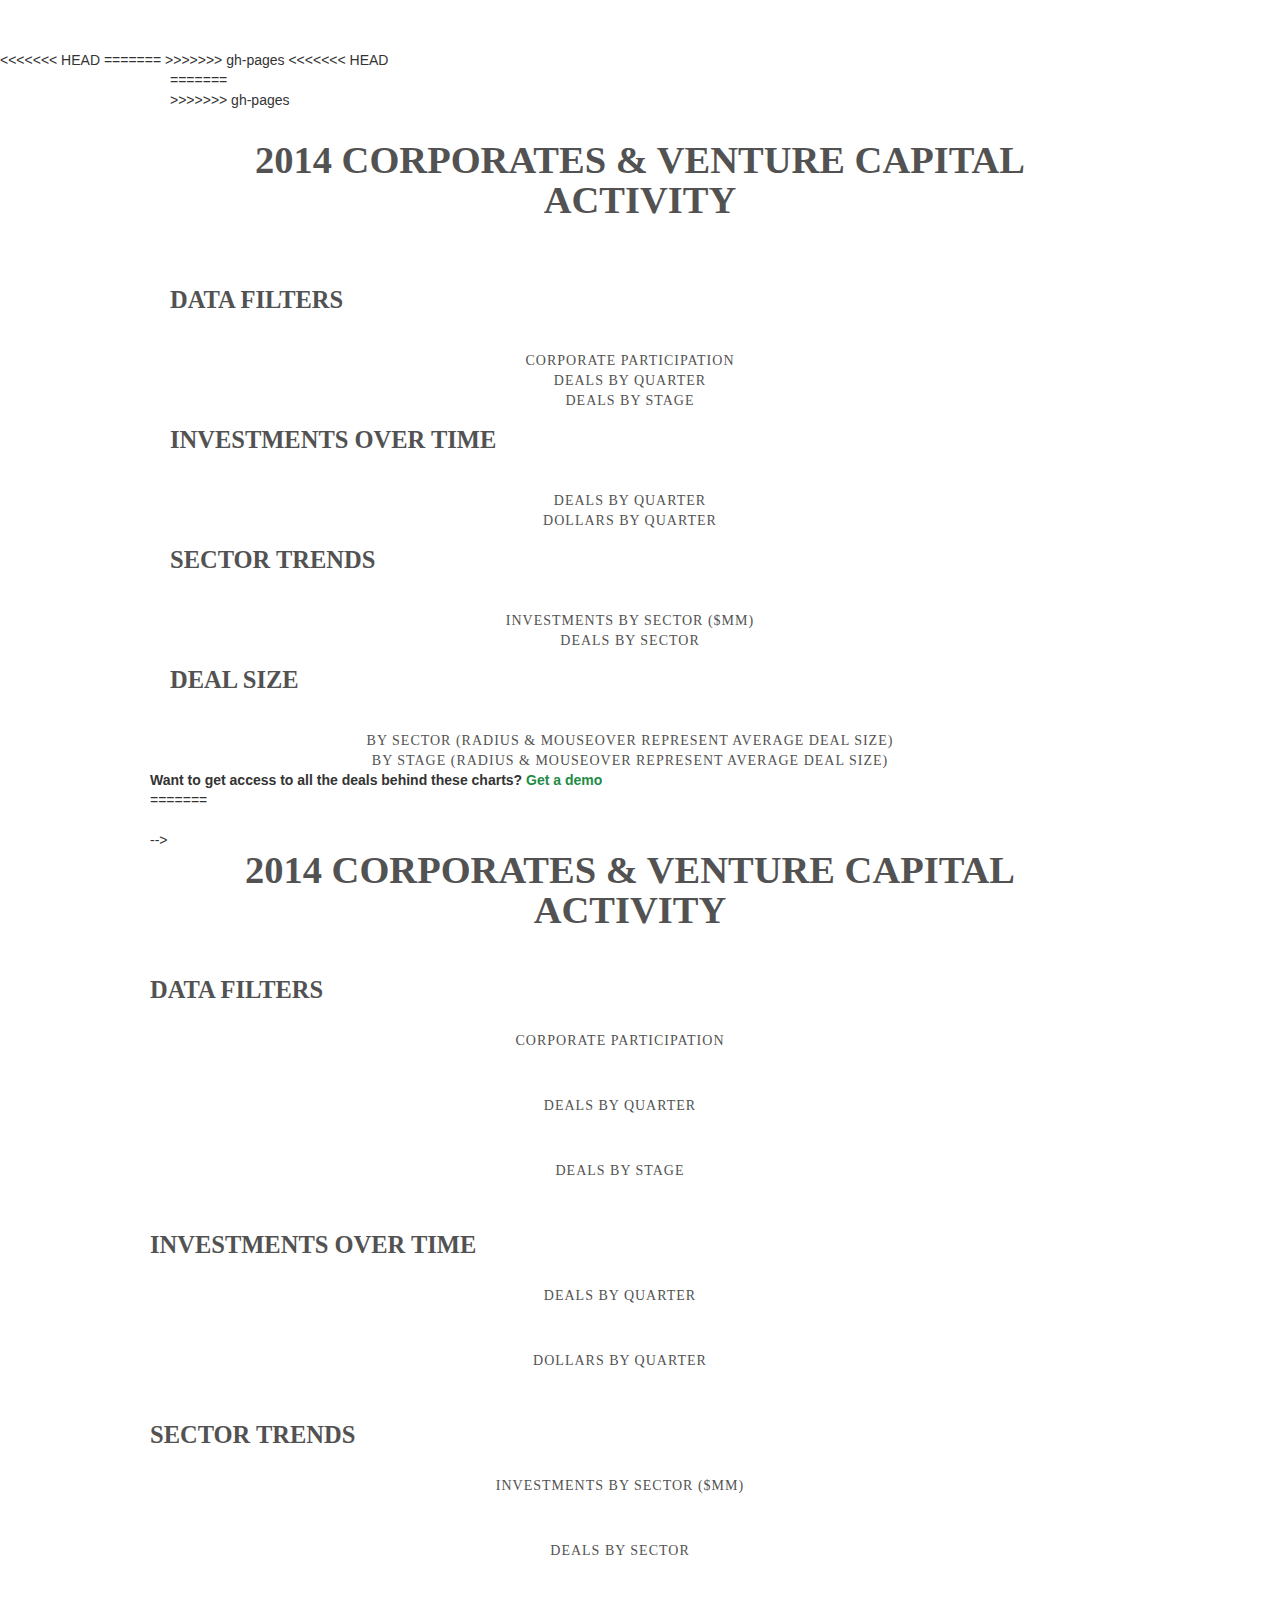
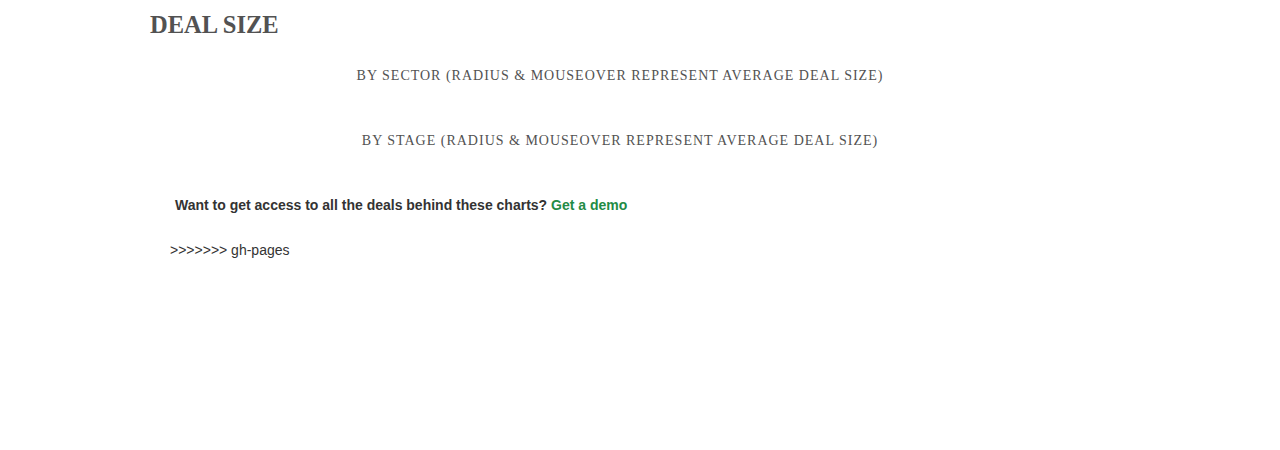
==== index.html @ 8aa89e89 "merged udpates from github pages to master branch" ====
<!DOCTYPE html>
<<<<<<< HEAD
=======
<html>
>>>>>>> gh-pages
<head>
	<meta charset="utf-8"/>
	<title>2014 Corporates & Venture Capital Activity</title>

	<!-- Load CSS -->
	<link rel="stylesheet" type="text/css" href="css/dc.css"/>
	<link rel="stylesheet" type="text/css" href="css/bootstrap.min.css"/>
<<<<<<< HEAD
	<link rel="stylesheet" type="text/css" href="css/main.css"/>
</head>

<body>
	<div class="container" id="cleantech-container">
=======
	<link rel="stylesheet" type="text/css" href="css/styles.css"/>
</head>

<body>
	<div class="container">
>>>>>>> gh-pages

    <!-- Record Counter Widget 
    <div id='dc-data-count' class='right'>
      <span class='filter-count'></span> selected out of <span class='total-count'></span> records
    </div>
<<<<<<< HEAD
  -->

  <br>
  <br>

  <!-- Page title -->
  <h1 class='center'>2014 Corporates & Venture Capital Activity</h1>

  <br>
  <br>

  <!-- Row 1 -->
  <h3>Data Filters</h3>
  <br>

  <div class="row">
  	<div id="corporates" class='padded center'>
  		<span class="chart-title">Corporate participation</span>
      <br>
  		<span class="reset" style="display: none;">Filtered for: <span class="filter"></span></span>
  		<a class='reset' href='javascript:dc.filterAll();dc.redrawAll();' style='display: none;'>reset</a>
  		<div class="clearfix"></div>
  	</div>


  	<div id="quarter-volume" class='padded center'>
  		<span class="chart-title">Deals by quarter</span>
      <br>
  		<span class="reset" style="display: none;">Filtered for: <span class="filter"></span></span>
  		<a class='reset' href='javascript:dc.filterAll();dc.redrawAll();' style='display: none;'>reset</a>
  		<div class="clearfix"></div>
  	</div>

  	<div id="stage" class='padded center'>
  		<span class="chart-title">Deals by stage</span>
      <br>
  		<span class="reset" style="display: none;">Filtered for: <span class="filter"></span> Stage</span>
  		<a class='reset' href='javascript:dc.filterAll();dc.redrawAll();' style='display: none;'>reset</a>
  		<div class="clearfix"></div>
  	</div>
  </div>

  <!-- Row 2 -->
  <h3>Investments over time</h3>
  <br>

  <div class="row">
  	<div id="quarterly-volume" class='padded center'>
  		<span class="chart-title">Deals by quarter</span>
      <br>
  		<span class="reset" style="display: none;">Filtered for: <span class="filter"></span></span>
  		<a class='reset' href='javascript:dc.filterAll();dc.redrawAll();' style='display: none;'>reset</a>
  		<div class="clearfix"></div>
  	</div>

  	<div id="quarterly-dollars" class='padded center'>
  		<span class="chart-title">Dollars by quarter</span>
      <br>
  		<span class="reset" style="display: none;">Filtered for: <span class="filter"></span></span>
  		<a class='reset' href='javascript:dc.filterAll();dc.redrawAll();' style='display: none;'>reset</a>
  		<div class="clearfix"></div>
  	</div>
  </div>

  <!-- Row 3 -->
  <h3>Sector trends</h3>
  <br>
  <div class="row">
  	<div id="sector-dollars" class='padded center'>
  		<span class="chart-title">Investments by sector ($MM)</span>
      <br>
  		<span class="reset" style="display: none;">Filtered for: <span class="filter"></span></span>
  		<a class='reset' href='javascript:dc.filterAll();dc.redrawAll();' style='display: none;'>reset</a>
  		<div class="clearfix"></div>
  	</div> 

  	<div id="sector-deals" class='padded center'>
      <span class="chart-title">Deals by sector</span>
      <br>
  		<span class="reset" style="display: none;">Filtered for: <span class="filter"></span></span>
  		<a class='reset' href='javascript:dc.filterAll();dc.redrawAll();' style='display: none;'>reset</a>
  		<div class="clearfix"></div>
  	</div>
  </div>

  <!-- Row 4 -->
  <h3>Deal size</h3>
  <br>
  <div class="row">
  	<div id="sector-bubble-chart" class='padded center'>
  		<span class="chart-title">By sector (radius & mouseover represent average deal size)</span>
      <br>
  		<span class="reset" style="display: none;">Filtered for: <span class="filter"></span></span>
  		<a class='reset' href='javascript:dc.filterAll();dc.redrawAll();' style='display: none;'>reset</a>

  		<div class="clearfix"></div>
  	</div> 

  	<div id="stage-bubble-chart" class='padded center'>
  		<span class="chart-title">By stage (radius & mouseover represent average deal size)</span>
      <br>
  		<span class="reset" style="display: none;">Filtered for: <span class="filter"></span></span>
  		<a class='reset' href='javascript:dc.filterAll();dc.redrawAll();' style='display: none;'>reset</a>

  		<div class="clearfix"></div>
  	</div>

  	<div class="footer padded">Want to get access to all the deals behind these charts? <a href="http://info.cleantech.com/RequestDemo.html" target="_blank">Get a demo</a></div>

  	<!-- Load vendor libraries -->
  	<script type="text/javascript" src="js/jquery-2.1.3.js"></script>
  	<script type="text/javascript" src="js/d3.js"></script>
  	<script type="text/javascript" src="js/d3.tip.js"></script>
  	<script type="text/javascript" src="js/crossfilter.js"></script>
  	<script type="text/javascript" src="js/dc.js"></script>
  	<script type="text/javascript" src="js/bootstrap.min.js"></script>
  	<!-- Load visualizations -->
  	<script type="text/javascript" src="js/visualizations.js"></script>

  </body>
=======
    <br>
    <br>-->

    <!-- Page title -->
    <h1 class='no-pad no-margin center'>2014 Corporates & Venture Capital Activity</h1>

    <br>
    <br>

    <!-- Row 1 -->
    <h3 class='no-pad no-margin'>Data Filters</h3>
    <br>

    <div class="row">
      <div id="corporates" class='extra-pad center'>
        <span class="chart-title">Corporate participation</span>
        <br>
        <span class='reset-hidden' style="visibility: hidden;">Filtered for: <span class="filter"></span></span>
        <a class='reset' href='javascript:dc.filterAll();dc.redrawAll();' style='display: none;'>reset</a>
        <div class="clearfix"></div>
      </div>


      <div id="quarter-volume" class='extra-pad center'>
        <span class="chart-title">Deals by quarter</span>
        <br>
        <span class='reset-hidden' style="visibility: hidden;">Filtered for: <span class="filter"></span></span>
        <a class='reset' href='javascript:dc.filterAll();dc.redrawAll();' style='display: none;'>reset</a>
        <div class="clearfix"></div>
      </div>

      <div id="stage" class='extra-pad center'>
        <span class="chart-title">Deals by stage</span>
        <br>
        <span class='reset-hidden' style="visibility: hidden;">Filtered for: <span class="filter"></span></span>
        <a class='reset' href='javascript:dc.filterAll();dc.redrawAll();' style='display: none;'>reset</a>
        <div class="clearfix"></div>
      </div>
    </div>

    <!-- Row 2 -->
    <h3 class='no-pad no-margin'>Investments over time</h3>
    <br>

    <div class="row">
      <div id="quarterly-volume" class='extra-pad center'>
        <span class="chart-title">Deals by quarter</span>
        <br>
        <span class='reset-hidden' style="visibility: hidden;">Filtered for: <span class="filter"></span></span>
        <a class='reset' href='javascript:dc.filterAll();dc.redrawAll();' style='display: none;'>reset</a>
        <div class="clearfix"></div>
      </div>

      <div id="quarterly-dollars" class='extra-pad center'>
        <span class="chart-title">Dollars by quarter</span>
        <br>
        <span class='reset-hidden' style="visibility: hidden;">Filtered for: <span class="filter"></span></span>
        <a class='reset' href='javascript:dc.filterAll();dc.redrawAll();' style='display: none;'>reset</a>
        <div class="clearfix"></div>
      </div>
    </div>

    <!-- Row 3 -->
    <h3 class='no-pad no-margin'>Sector trends</h3>
    <br>
    <div class="row">
      <div id="sector-dollars" class='extra-pad center'>
        <span class="chart-title">Investments by sector ($MM)</span>
        <br>
        <span class='reset-hidden' style="visibility: hidden;">Filtered for: <span class="filter"></span></span>
        <a class='reset' href='javascript:dc.filterAll();dc.redrawAll();' style='display: none;'>reset</a>
        <div class="clearfix"></div>
      </div> 

      <div id="sector-deals" class='extra-pad center'>
        <span class="chart-title">Deals by sector</span>
        <br>
        <span class='reset-hidden' style="visibility: hidden;">Filtered for: <span class="filter"></span></span>
        <a class='reset' href='javascript:dc.filterAll();dc.redrawAll();' style='display: none;'>reset</a>
        <div class="clearfix"></div>
      </div>
    </div>

    <!-- Row 4 -->
    <h3 class='no-pad no-margin'>Deal size</h3>
    <br>
    <div class="row">
      <div id="sector-bubble-chart" class='extra-pad center'>
        <span class="chart-title">By sector (radius & mouseover represent average deal size)</span>
        <br>
        <span class='reset-hidden' style="visibility: hidden;">Filtered for: <span class="filter"></span></span>
        <a class='reset' href='javascript:dc.filterAll();dc.redrawAll();' style='display: none;'>reset</a>
        <div class="clearfix"></div>
      </div> 

      <div id="stage-bubble-chart" class='extra-pad center'>
        <span class="chart-title">By stage (radius & mouseover represent average deal size)</span>
        <br>
        <span class='reset-hidden' style="visibility: hidden;">Filtered for: <span class="filter"></span></span>
        <a class='reset' href='javascript:dc.filterAll();dc.redrawAll();' style='display: none;'>reset</a>
        <div class="clearfix"></div>
      </div>
    </div>

    <div class="footer extra-pad">Want to get access to all the deals behind these charts? <a href="http://info.cleantech.com/RequestDemo.html" target="_blank">Get a demo</a></div>

    <!-- Load vendor libraries -->
    <script type="text/javascript" src="js/jquery-2.1.3.js"></script>
    <script type="text/javascript" src="js/d3.js"></script>
    <script type="text/javascript" src="js/d3.tip.js"></script>
    <script type="text/javascript" src="js/crossfilter.js"></script>
    <script type="text/javascript" src="js/dc.js"></script>
    <script type="text/javascript" src="js/bootstrap.min.js"></script>
    <!-- Load visualizations -->
    <script type="text/javascript" src="js/visualizations.js"></script>
  </div>
</body>
</html>
>>>>>>> gh-pages
---- css/dc.css ----
div.dc-chart {
    float: left;
}

.dc-chart rect.bar {
    stroke: none;
    cursor: pointer;
}

.dc-chart rect.bar:hover {
    fill-opacity: .5;
}

.dc-chart rect.stack1 {
    stroke: none;
    fill: red;
}

.dc-chart rect.stack2 {
    stroke: none;
    fill: green;
}

.dc-chart rect.deselected {
    stroke: none;
    fill: #ccc;
}

.dc-chart .empty-chart .pie-slice path {
    fill: #FFEEEE;
    cursor: default;
}

.dc-chart .empty-chart .pie-slice {
    cursor: default;
}

.dc-chart .pie-slice {
    fill: white;
    font-size: 12px;
    cursor: pointer;
}

.dc-chart .pie-slice.external{
    fill: black;
}

.dc-chart .pie-slice :hover {
    fill-opacity: .8;
}

.dc-chart .pie-slice.highlight {
    fill-opacity: .8;
}

.dc-chart .selected path {
    stroke-width: 3;
    stroke: #ccc;
    fill-opacity: 1;
}

.dc-chart .deselected path {
    stroke: none;
    fill-opacity: .5;
    fill: #ccc;
}

.dc-chart .axis path, .axis line {
    fill: none;
    stroke: #000;
    shape-rendering: crispEdges;
}

.dc-chart .axis text {
    font: 10px sans-serif;
}

.dc-chart .grid-line {
    fill: none;
    stroke: #ccc;
    opacity: .5;
    shape-rendering: crispEdges;
}

.dc-chart .grid-line line {
    fill: none;
    stroke: #ccc;
    opacity: .5;
    shape-rendering: crispEdges;
}

.dc-chart .brush rect.background {
    z-index: -999;
}

.dc-chart .brush rect.extent {
    fill: steelblue;
    fill-opacity: .125;
}

.dc-chart .brush .resize path {
    fill: #eee;
    stroke: #666;
}

.dc-chart path.line {
    fill: none;
    stroke-width: 1.5px;
}

.dc-chart circle.dot {
    stroke: none;
}

.dc-chart g.dc-tooltip path {
    fill: none;
    stroke: grey;
    stroke-opacity: .8;
}

.dc-chart path.area {
    fill-opacity: .3;
    stroke: none;
}

.dc-chart .node {
    font-size: 0.7em;
    cursor: pointer;
}

.dc-chart .node :hover {
    fill-opacity: .8;
}

.dc-chart .selected circle {
    stroke-width: 3;
    stroke: #ccc;
    fill-opacity: 1;
}

.dc-chart .deselected circle {
    stroke: none;
    fill-opacity: .5;
    fill: #ccc;
}

.dc-chart .bubble {
    stroke: none;
    fill-opacity: 0.6;
}

.dc-data-count {
    float: right;
    margin-top: 15px;
    margin-right: 15px;
}

.dc-data-count .filter-count {
    color: #3182bd;
    font-weight: bold;
}

.dc-data-count .total-count {
    color: #3182bd;
    font-weight: bold;
}

.dc-data-table {
}

.dc-chart g.state {
    cursor: pointer;
}

.dc-chart g.state :hover {
    fill-opacity: .8;
}

.dc-chart g.state path {
    stroke: white;
}

.dc-chart g.selected path {
}

.dc-chart g.deselected path {
    fill: grey;
}

.dc-chart g.selected text {
}

.dc-chart g.deselected text {
    display: none;
}

.dc-chart g.county path {
    stroke: white;
    fill: none;
}

.dc-chart g.debug rect {
    fill: blue;
    fill-opacity: .2;
}

.dc-chart g.row rect {
    fill-opacity: 0.8;
    cursor: pointer;
}

.dc-chart g.row rect:hover {
    fill-opacity: 0.6;
}

.dc-chart g.row text {
    fill: white;
    font-size: 12px;
    cursor: pointer;
}

.dc-legend {
    font-size: 11px;
}

.dc-legend-item {
    cursor: pointer;
}

.dc-chart g.axis text {
    /* Makes it so the user can't accidentally click and select text that is meant as a label only */
    -webkit-user-select: none; /* Chrome/Safari */
    -moz-user-select: none; /* Firefox */
    -ms-user-select: none; /* IE10 */
    -o-user-select: none;
    user-select: none;
    pointer-events: none;
}

.dc-chart path.highlight {
    stroke-width: 3;
    fill-opacity: 1;
    stroke-opacity: 1;
}

.dc-chart .highlight {
    fill-opacity: 1;
    stroke-opacity: 1;
}

.dc-chart .fadeout {
    fill-opacity: 0.2;
    stroke-opacity: 0.2;
}

.dc-chart path.dc-symbol, g.dc-legend-item.fadeout {
    fill-opacity: 0.5;
    stroke-opacity: 0.5;
}

.dc-hard .number-display {
    float: none;
}

.dc-chart .box text {
    font: 10px sans-serif;
    -webkit-user-select: none; /* Chrome/Safari */
    -moz-user-select: none; /* Firefox */
    -ms-user-select: none; /* IE10 */
    -o-user-select: none;
    user-select: none;
    pointer-events: none;
}

.dc-chart .box line,
.dc-chart .box circle {
    fill: #fff;
    stroke: #000;
    stroke-width: 1.5px;
}

.dc-chart .box rect {
    stroke: #000;
    stroke-width: 1.5px;
}

.dc-chart .box .center {
    stroke-dasharray: 3,3;
}

.dc-chart .box .outlier {
    fill: none;
    stroke: #ccc;
}

.dc-chart .box.deselected .box {
    fill: #ccc;
}

.dc-chart .box.deselected {
    opacity: .5;
}

.dc-chart .symbol{
    stroke: none;
}

.dc-chart .heatmap .box-group.deselected rect {
    stroke: none;
    fill-opacity: .5;
    fill: #ccc;
}

.dc-chart .heatmap g.axis text {
    pointer-events: all;
    cursor: pointer;
}
---- css/styles.css ----
/*
* CSS Theme for i3 Cleantech Investments Data Visualizations
* Author: Shannon Tsaltas
* Date: March, 2015
* Version: 1.0
*/

/* Green color scheme
* #a6d96a
* #66bd63
* #D9EDF7
* #ccece6
* #e6f5d0
* #b8e186
* #7fbc41
* #99d8c9
* #41ae76
* #238b45
* #78c679
* #41ab5d
* #4eb953
*/

/* Main styles */
body {
  min-height: 2000px;
  padding-top: 50px;
}

.extra-pad {
  padding-left: 25px;
  padding-right: 25px;
  padding-bottom: 25px;
}

.no-pad {
  padding: 0px;
}

.no-margin {
  margin: 0px;
}

.center {
    text-align: center;
}

.right {
  float: right !important;
}

.footer {
  font-weight: bold;
}

/* unvisited link */
a:link {
    color: #238b45;
}

/* visited link */
a:visited {
    color: #238b45;
}

/* mouse over link */
a:hover {
    color: #41ab5d;
}

/* selected link */
a:active {
    color: #41ab5d;
}

/* Heading styles */
h1 {
  font-family: 'Lato', futura, georgia;
  text-transform: Uppercase;
  color: #525252;
  text-align: center !important;
}

h3 {
  font-family: 'Lato', futura, georgia;
  text-transform: Uppercase;
  color: #525252;
}

/* Chart styles */
.chart-title {
  font-family: 'Lato', futura, georgia;
  letter-spacing: 1px;
  line-height: 15px;
  text-transform: Uppercase;
  text-align: center;
  color: #525252;
}

.dc-chart g.row text {
  font: "Helvetica Neue";
  fill: #525252;
}

#stage-bubble-chart .node text{
  opacity: 1;
}

/* Data count widget */
#dc-data-count {
  font-family: 'Lato', futura, georgia;
}

/* Tooltip styles */
.d3-tip {
  line-height: 1;
  font-weight: bold;
  padding: 12px;
  background: rgba(0, 0, 0, 0.8);
  color: #fff;
  border-radius: 8px;
}

/* Creates a small triangle extender for the tooltip */
.d3-tip:after {
  box-sizing: border-box;
  display: inline;
  font-size: 10px;
  width: 100%;
  line-height: 1;
  color: rgba(0, 0, 0, 0.8);
  fent: "\25BC";
  position: absolute;
  text-align: center;
}

/* Style northward tooltips differently */
.d3-tip.n:after {
  margin: -1px 0 0 0;
  top: 100%;
  left: 0;
}
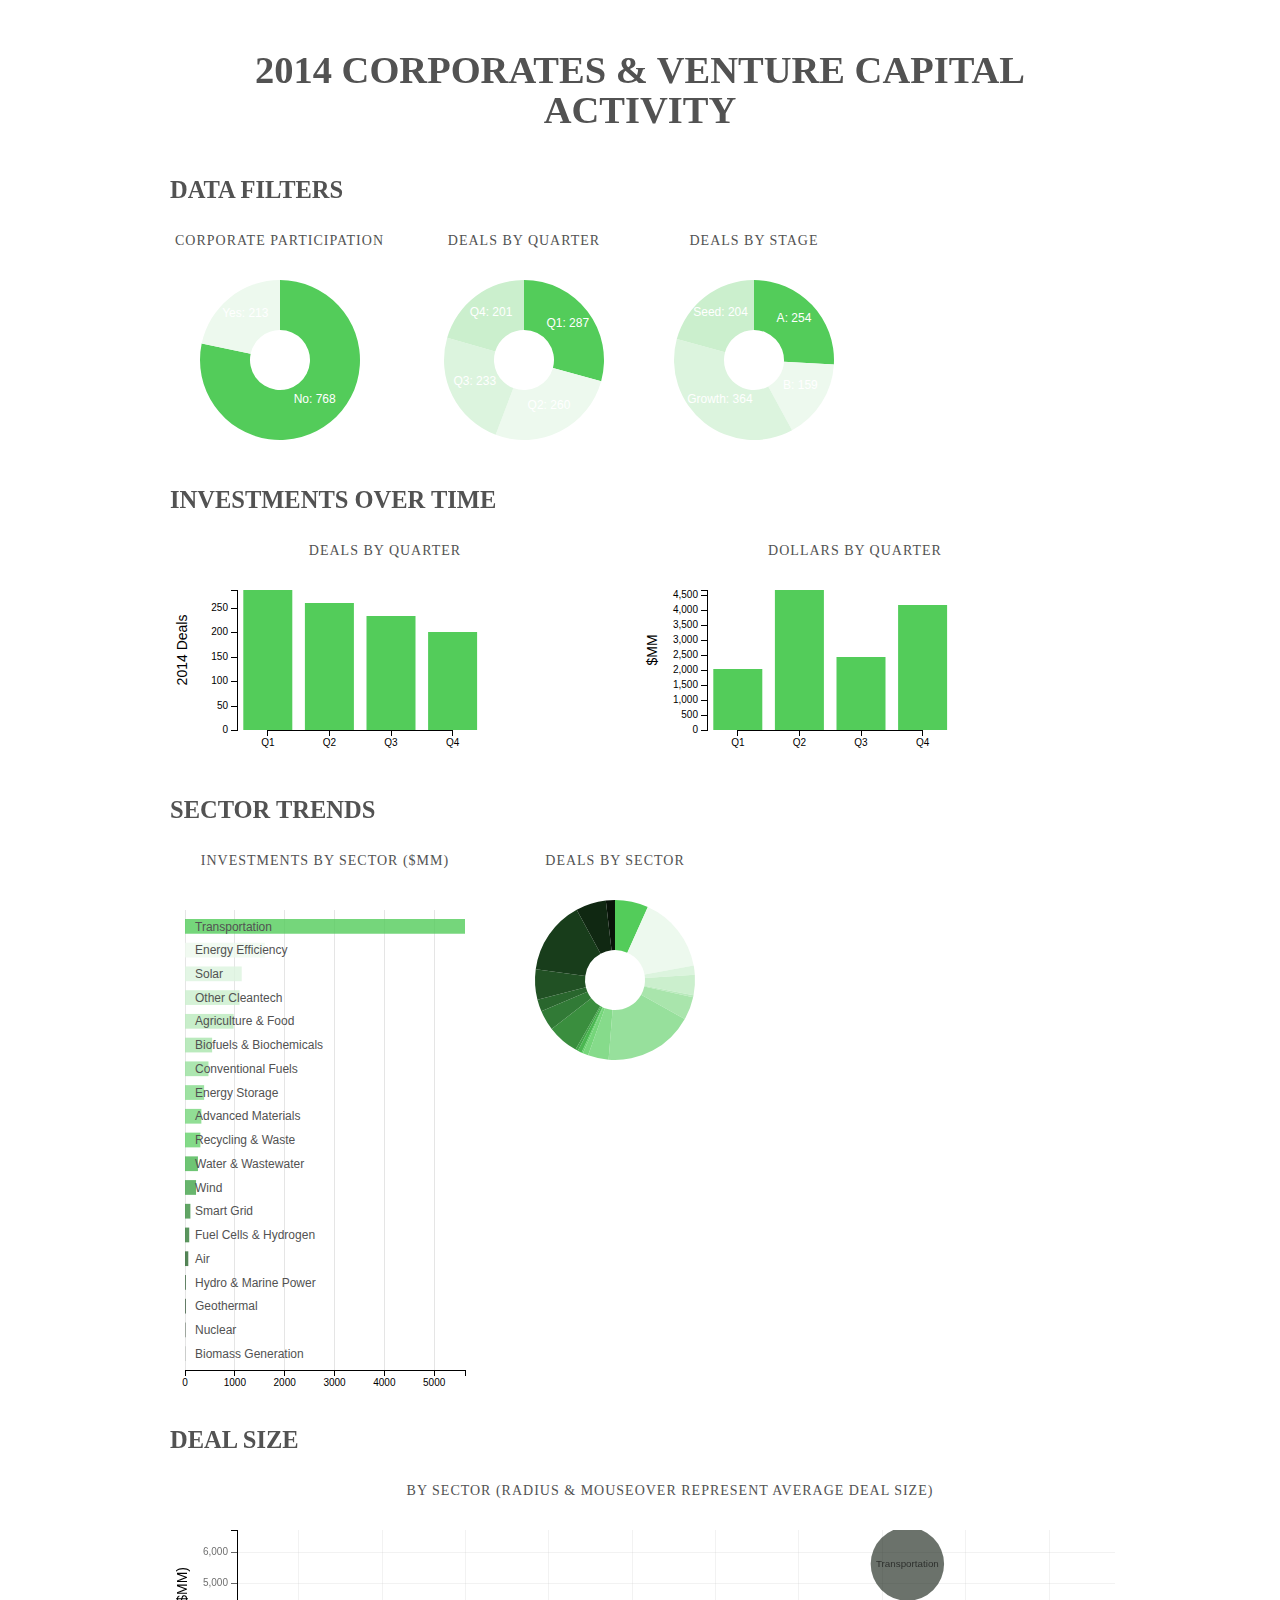
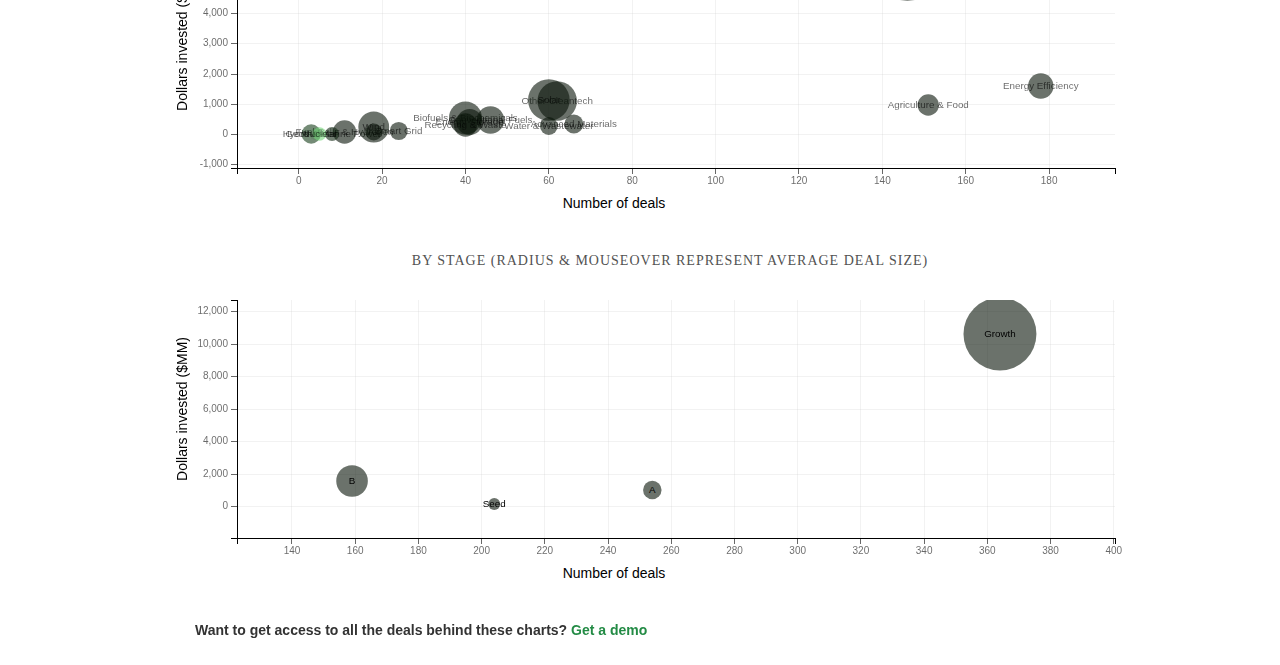
==== commit 68d68845: "updated master branch with latest version from gh-pages branch" ====
--- a/index.html
+++ b/index.html
@@ -1,8 +1,5 @@
 <!DOCTYPE html>
-<<<<<<< HEAD
-=======
 <html>
->>>>>>> gh-pages
 <head>
 	<meta charset="utf-8"/>
 	<title>2014 Corporates & Venture Capital Activity</title>
@@ -10,146 +7,16 @@
 	<!-- Load CSS -->
 	<link rel="stylesheet" type="text/css" href="css/dc.css"/>
 	<link rel="stylesheet" type="text/css" href="css/bootstrap.min.css"/>
-<<<<<<< HEAD
-	<link rel="stylesheet" type="text/css" href="css/main.css"/>
-</head>
-
-<body>
-	<div class="container" id="cleantech-container">
-=======
 	<link rel="stylesheet" type="text/css" href="css/styles.css"/>
 </head>
 
 <body>
 	<div class="container">
->>>>>>> gh-pages
 
     <!-- Record Counter Widget 
     <div id='dc-data-count' class='right'>
       <span class='filter-count'></span> selected out of <span class='total-count'></span> records
     </div>
-<<<<<<< HEAD
-  -->
-
-  <br>
-  <br>
-
-  <!-- Page title -->
-  <h1 class='center'>2014 Corporates & Venture Capital Activity</h1>
-
-  <br>
-  <br>
-
-  <!-- Row 1 -->
-  <h3>Data Filters</h3>
-  <br>
-
-  <div class="row">
-  	<div id="corporates" class='padded center'>
-  		<span class="chart-title">Corporate participation</span>
-      <br>
-  		<span class="reset" style="display: none;">Filtered for: <span class="filter"></span></span>
-  		<a class='reset' href='javascript:dc.filterAll();dc.redrawAll();' style='display: none;'>reset</a>
-  		<div class="clearfix"></div>
-  	</div>
-
-
-  	<div id="quarter-volume" class='padded center'>
-  		<span class="chart-title">Deals by quarter</span>
-      <br>
-  		<span class="reset" style="display: none;">Filtered for: <span class="filter"></span></span>
-  		<a class='reset' href='javascript:dc.filterAll();dc.redrawAll();' style='display: none;'>reset</a>
-  		<div class="clearfix"></div>
-  	</div>
-
-  	<div id="stage" class='padded center'>
-  		<span class="chart-title">Deals by stage</span>
-      <br>
-  		<span class="reset" style="display: none;">Filtered for: <span class="filter"></span> Stage</span>
-  		<a class='reset' href='javascript:dc.filterAll();dc.redrawAll();' style='display: none;'>reset</a>
-  		<div class="clearfix"></div>
-  	</div>
-  </div>
-
-  <!-- Row 2 -->
-  <h3>Investments over time</h3>
-  <br>
-
-  <div class="row">
-  	<div id="quarterly-volume" class='padded center'>
-  		<span class="chart-title">Deals by quarter</span>
-      <br>
-  		<span class="reset" style="display: none;">Filtered for: <span class="filter"></span></span>
-  		<a class='reset' href='javascript:dc.filterAll();dc.redrawAll();' style='display: none;'>reset</a>
-  		<div class="clearfix"></div>
-  	</div>
-
-  	<div id="quarterly-dollars" class='padded center'>
-  		<span class="chart-title">Dollars by quarter</span>
-      <br>
-  		<span class="reset" style="display: none;">Filtered for: <span class="filter"></span></span>
-  		<a class='reset' href='javascript:dc.filterAll();dc.redrawAll();' style='display: none;'>reset</a>
-  		<div class="clearfix"></div>
-  	</div>
-  </div>
-
-  <!-- Row 3 -->
-  <h3>Sector trends</h3>
-  <br>
-  <div class="row">
-  	<div id="sector-dollars" class='padded center'>
-  		<span class="chart-title">Investments by sector ($MM)</span>
-      <br>
-  		<span class="reset" style="display: none;">Filtered for: <span class="filter"></span></span>
-  		<a class='reset' href='javascript:dc.filterAll();dc.redrawAll();' style='display: none;'>reset</a>
-  		<div class="clearfix"></div>
-  	</div> 
-
-  	<div id="sector-deals" class='padded center'>
-      <span class="chart-title">Deals by sector</span>
-      <br>
-  		<span class="reset" style="display: none;">Filtered for: <span class="filter"></span></span>
-  		<a class='reset' href='javascript:dc.filterAll();dc.redrawAll();' style='display: none;'>reset</a>
-  		<div class="clearfix"></div>
-  	</div>
-  </div>
-
-  <!-- Row 4 -->
-  <h3>Deal size</h3>
-  <br>
-  <div class="row">
-  	<div id="sector-bubble-chart" class='padded center'>
-  		<span class="chart-title">By sector (radius & mouseover represent average deal size)</span>
-      <br>
-  		<span class="reset" style="display: none;">Filtered for: <span class="filter"></span></span>
-  		<a class='reset' href='javascript:dc.filterAll();dc.redrawAll();' style='display: none;'>reset</a>
-
-  		<div class="clearfix"></div>
-  	</div> 
-
-  	<div id="stage-bubble-chart" class='padded center'>
-  		<span class="chart-title">By stage (radius & mouseover represent average deal size)</span>
-      <br>
-  		<span class="reset" style="display: none;">Filtered for: <span class="filter"></span></span>
-  		<a class='reset' href='javascript:dc.filterAll();dc.redrawAll();' style='display: none;'>reset</a>
-
-  		<div class="clearfix"></div>
-  	</div>
-
-  	<div class="footer padded">Want to get access to all the deals behind these charts? <a href="http://info.cleantech.com/RequestDemo.html" target="_blank">Get a demo</a></div>
-
-  	<!-- Load vendor libraries -->
-  	<script type="text/javascript" src="js/jquery-2.1.3.js"></script>
-  	<script type="text/javascript" src="js/d3.js"></script>
-  	<script type="text/javascript" src="js/d3.tip.js"></script>
-  	<script type="text/javascript" src="js/crossfilter.js"></script>
-  	<script type="text/javascript" src="js/dc.js"></script>
-  	<script type="text/javascript" src="js/bootstrap.min.js"></script>
-  	<!-- Load visualizations -->
-  	<script type="text/javascript" src="js/visualizations.js"></script>
-
-  </body>
-=======
     <br>
     <br>-->
 
@@ -267,5 +134,4 @@
     <script type="text/javascript" src="js/visualizations.js"></script>
   </div>
 </body>
-</html>
->>>>>>> gh-pages
+</html>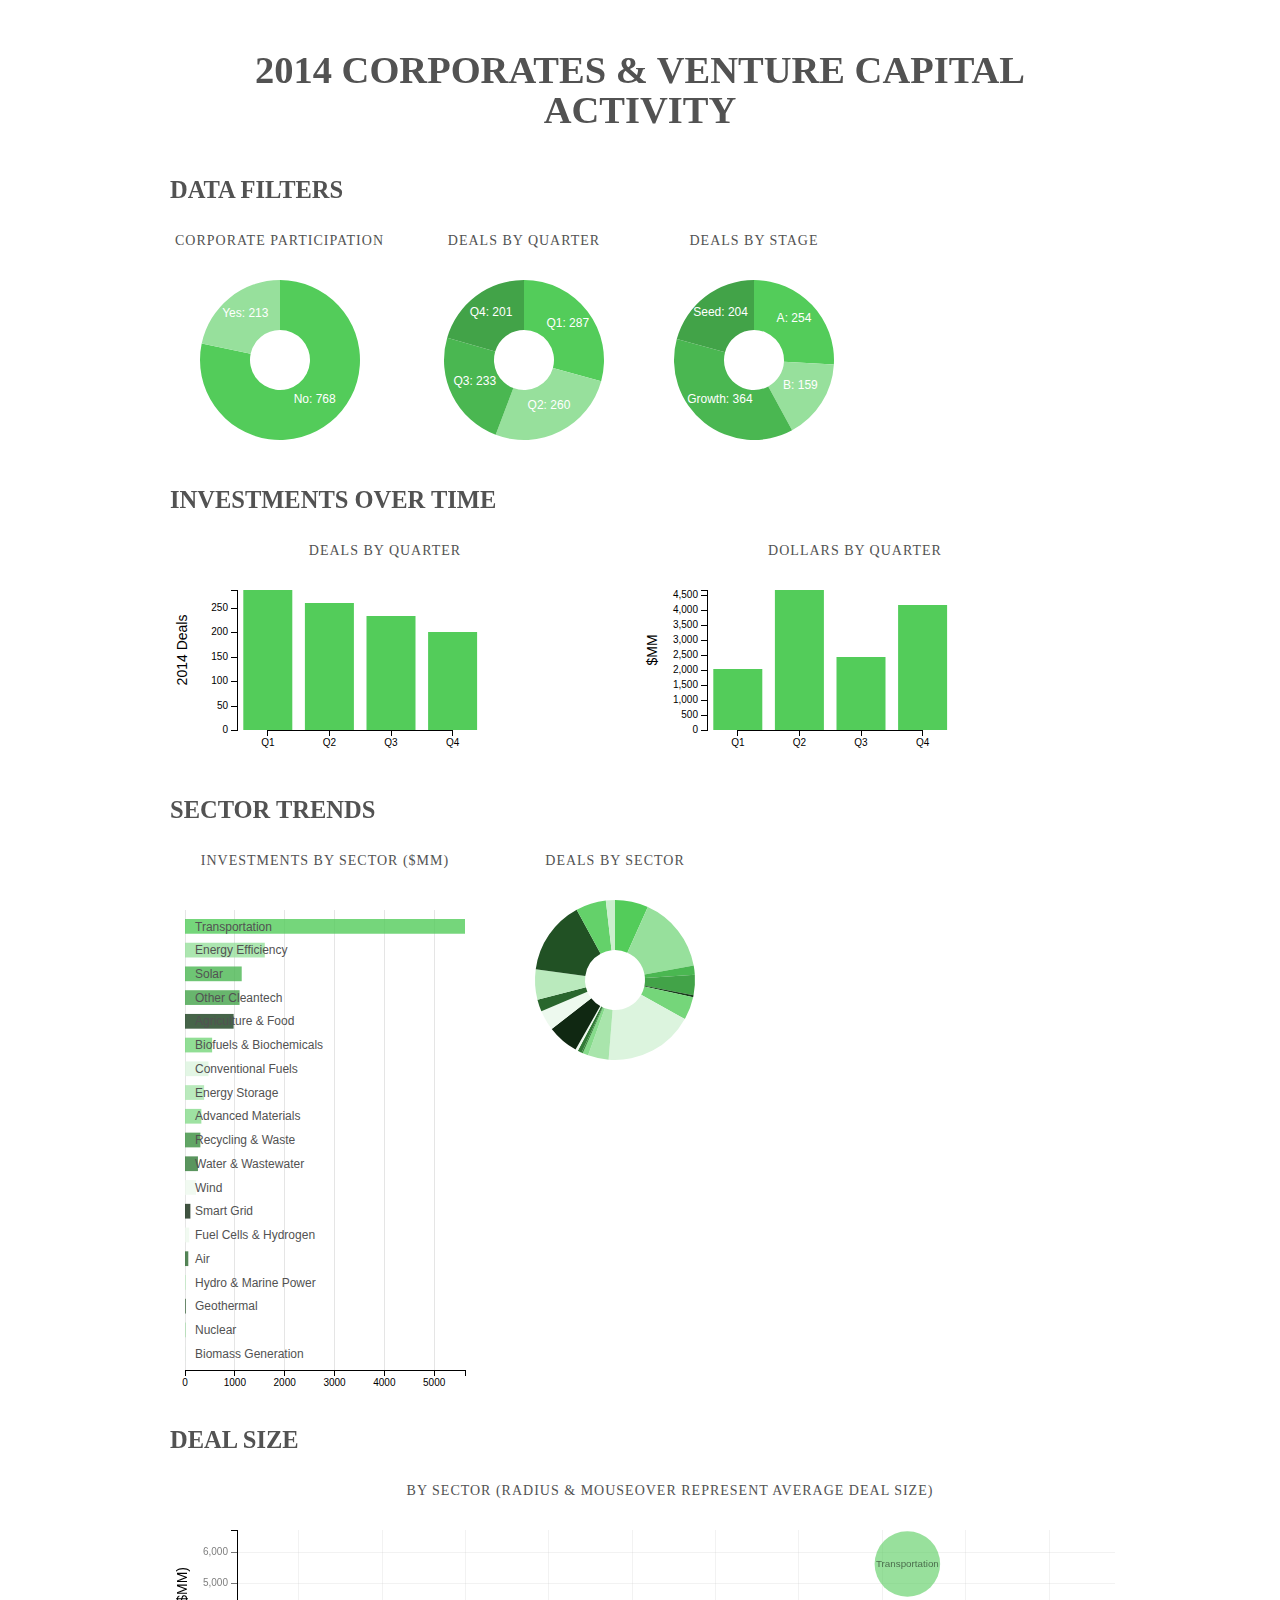
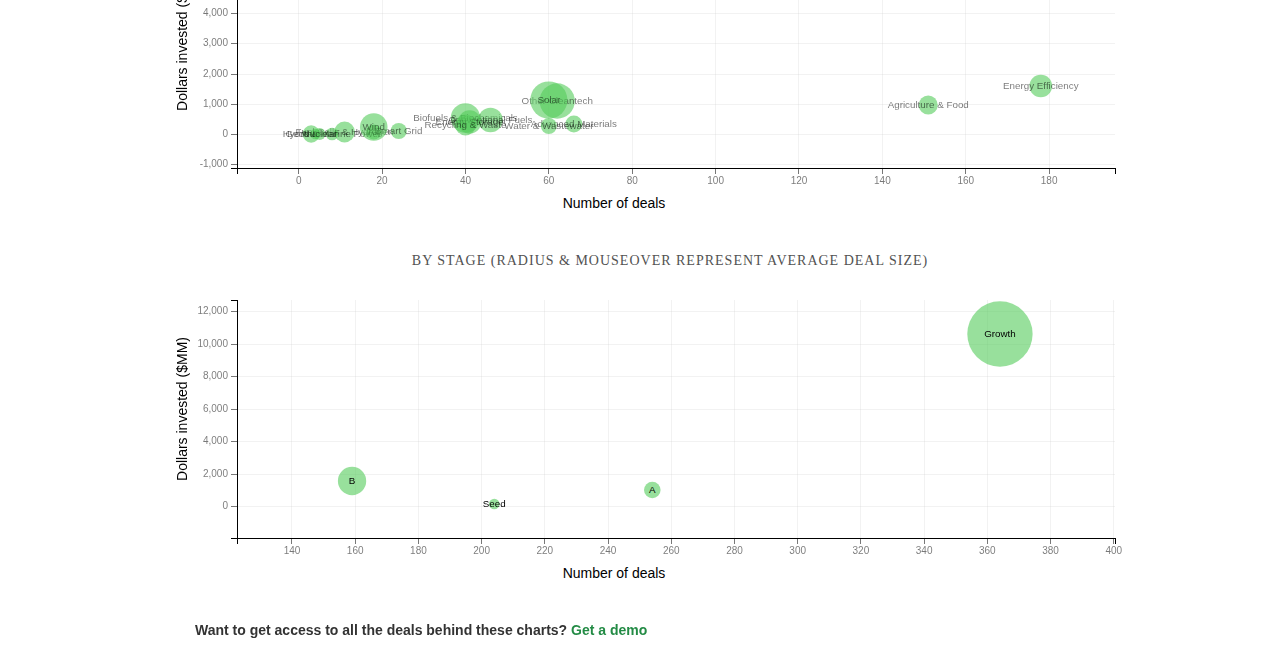
==== commit 2f816bfc: "updated libraries and renamed to include version numbers" ====
--- a/index.html
+++ b/index.html
@@ -13,7 +13,7 @@
 <body>
 	<div class="container">
 
-    <!-- Record Counter Widget 
+    <!-- Record Counter Widget
     <div id='dc-data-count' class='right'>
       <span class='filter-count'></span> selected out of <span class='total-count'></span> records
     </div>
@@ -89,7 +89,7 @@
         <span class='reset-hidden' style="visibility: hidden;">Filtered for: <span class="filter"></span></span>
         <a class='reset' href='javascript:dc.filterAll();dc.redrawAll();' style='display: none;'>reset</a>
         <div class="clearfix"></div>
-      </div> 
+      </div>
 
       <div id="sector-deals" class='extra-pad center'>
         <span class="chart-title">Deals by sector</span>
@@ -110,7 +110,7 @@
         <span class='reset-hidden' style="visibility: hidden;">Filtered for: <span class="filter"></span></span>
         <a class='reset' href='javascript:dc.filterAll();dc.redrawAll();' style='display: none;'>reset</a>
         <div class="clearfix"></div>
-      </div> 
+      </div>
 
       <div id="stage-bubble-chart" class='extra-pad center'>
         <span class="chart-title">By stage (radius & mouseover represent average deal size)</span>
@@ -124,14 +124,14 @@
     <div class="footer extra-pad">Want to get access to all the deals behind these charts? <a href="http://info.cleantech.com/RequestDemo.html" target="_blank">Get a demo</a></div>
 
     <!-- Load vendor libraries -->
-    <script type="text/javascript" src="js/jquery-2.1.3.js"></script>
-    <script type="text/javascript" src="js/d3.js"></script>
+    <script type="text/javascript" src="js/jquery-2.1.4.js"></script>
+    <script type="text/javascript" src="js/d3-3.5.5.js"></script>
     <script type="text/javascript" src="js/d3.tip.js"></script>
-    <script type="text/javascript" src="js/crossfilter.js"></script>
+    <script type="text/javascript" src="js/crossfilter-1.3.11.js"></script>
     <script type="text/javascript" src="js/dc.js"></script>
-    <script type="text/javascript" src="js/bootstrap.min.js"></script>
+    <script type="text/javascript" src="js/bootstrap-2.3.2.js"></script>
     <!-- Load visualizations -->
     <script type="text/javascript" src="js/visualizations.js"></script>
   </div>
 </body>
-</html>+</html>
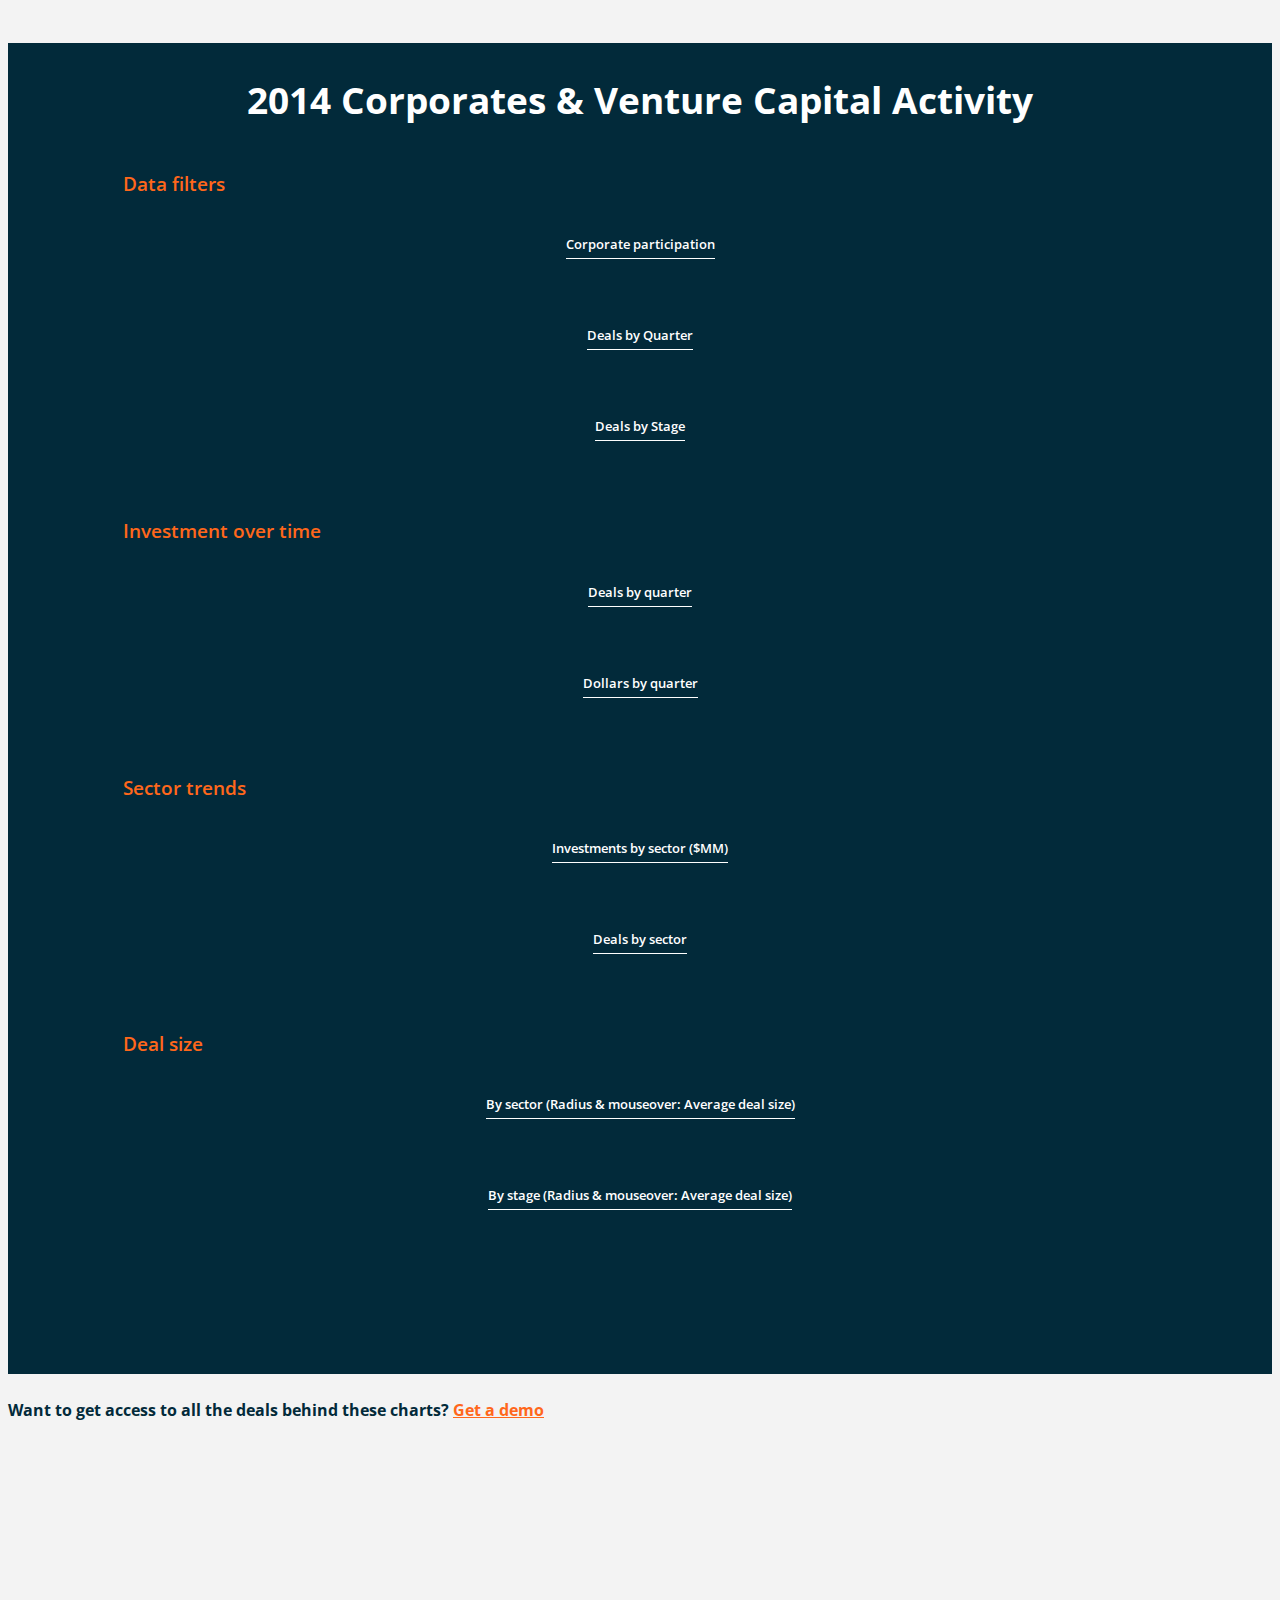
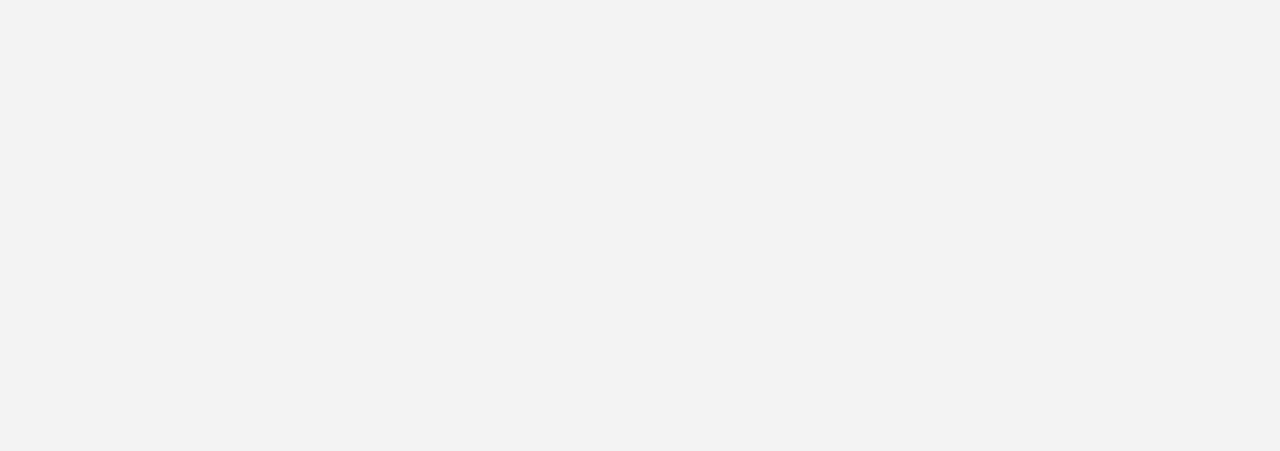
==== commit 3239d343: "updated styling on charts" ====
--- a/index.html
+++ b/index.html
@@ -1,137 +1,148 @@
 <!DOCTYPE html>
 <html>
 <head>
-	<meta charset="utf-8"/>
-	<title>2014 Corporates & Venture Capital Activity</title>
+  <meta charset="utf-8"/>
+  <title>2014 Corporates & Venture Capital Activity</title>
 
-	<!-- Load CSS -->
-	<link rel="stylesheet" type="text/css" href="css/dc.css"/>
-	<link rel="stylesheet" type="text/css" href="css/bootstrap.min.css"/>
-	<link rel="stylesheet" type="text/css" href="css/styles.css"/>
+  <!-- Load CSS -->
+  <link rel="stylesheet" type="text/css" href="css/dc-1.7.3.css"/>
+  <link rel="stylesheet" type="text/css" href="css/bootstrap-2.3.2.css"/>
+  <link rel="stylesheet" type="text/css" href="css/styles.css"/>
+  <link href='http://fonts.googleapis.com/css?family=Open+Sans:300,400,600,700' rel='stylesheet' type='text/css'>
 </head>
 
 <body>
-	<div class="container">
-
+  <!-- INSERT i3 HEADER HERE -->
+  <div class="container">
     <!-- Record Counter Widget
     <div id='dc-data-count' class='right'>
       <span class='filter-count'></span> selected out of <span class='total-count'></span> records
     </div>
     <br>
-    <br>-->
+    <br> -->
 
     <!-- Page title -->
-    <h1 class='no-pad no-margin center'>2014 Corporates & Venture Capital Activity</h1>
+    <h1 class='title'>2014 Corporates & Venture Capital Activity</h1>
 
-    <br>
-    <br>
+    <div class="charts">
 
-    <!-- Row 1 -->
-    <h3 class='no-pad no-margin'>Data Filters</h3>
-    <br>
+      <!-- Row 1 -->
+      <h3 class='section-title'>Data filters</h3>
+      <br>
 
-    <div class="row">
-      <div id="corporates" class='extra-pad center'>
-        <span class="chart-title">Corporate participation</span>
-        <br>
-        <span class='reset-hidden' style="visibility: hidden;">Filtered for: <span class="filter"></span></span>
-        <a class='reset' href='javascript:dc.filterAll();dc.redrawAll();' style='display: none;'>reset</a>
-        <div class="clearfix"></div>
+      <div class="row">
+        <div id="corporates" class='extra-pad center'>
+          <span class="chart-title">Corporate participation</span>
+          <br>
+          <span class='reset-hidden' style="visibility: hidden;"><br>Filtered for: <span class="filter"></span></span>
+          <a class='reset' href='javascript:dc.filterAll();dc.redrawAll();' style='display: none;'>reset</a>
+          <div class="clearfix"></div>
+        </div>
+
+
+        <div id="quarter-volume" class='extra-pad center'>
+          <span class="chart-title">Deals by Quarter</span>
+          <br>
+          <span class='reset-hidden' style="visibility: hidden;"><br>Filtered for: <span class="filter"></span></span>
+          <a class='reset' href='javascript:dc.filterAll();dc.redrawAll();' style='display: none;'>reset</a>
+          <div class="clearfix"></div>
+        </div>
+
+        <div id="stage" class='extra-pad center'>
+          <span class="chart-title">Deals by Stage</span>
+          <br>
+          <span class='reset-hidden' style="visibility: hidden;"><br>Filtered for: <span class="filter"></span></span>
+          <a class='reset' href='javascript:dc.filterAll();dc.redrawAll();' style='display: none;'>reset</a>
+          <div class="clearfix"></div>
+        </div>
       </div>
 
+      <!-- Row 2 -->
+      <h3 class='section-title'>Investment over time</h3>
+      <br>
 
-      <div id="quarter-volume" class='extra-pad center'>
-        <span class="chart-title">Deals by quarter</span>
-        <br>
-        <span class='reset-hidden' style="visibility: hidden;">Filtered for: <span class="filter"></span></span>
-        <a class='reset' href='javascript:dc.filterAll();dc.redrawAll();' style='display: none;'>reset</a>
-        <div class="clearfix"></div>
+      <div class="row">
+        <div id="quarterly-volume" class='extra-pad center'>
+          <span class="chart-title">Deals by quarter</span>
+          <br>
+          <span class='reset-hidden' style="visibility: hidden;"><br>Filtered for: <span class="filter"></span></span>
+          <a class='reset' href='javascript:dc.filterAll();dc.redrawAll();' style='display: none;'>reset</a>
+          <div class="clearfix"></div>
+        </div>
+
+        <div id="quarterly-dollars" class='extra-pad center'>
+          <span class="chart-title">Dollars by quarter</span>
+          <br>
+          <span class='reset-hidden' style="visibility: hidden;"><br>Filtered for: <span class="filter"></span></span>
+          <a class='reset' href='javascript:dc.filterAll();dc.redrawAll();' style='display: none;'>reset</a>
+          <div class="clearfix"></div>
+        </div>
       </div>
 
-      <div id="stage" class='extra-pad center'>
-        <span class="chart-title">Deals by stage</span>
-        <br>
-        <span class='reset-hidden' style="visibility: hidden;">Filtered for: <span class="filter"></span></span>
-        <a class='reset' href='javascript:dc.filterAll();dc.redrawAll();' style='display: none;'>reset</a>
-        <div class="clearfix"></div>
+      <!-- Row 3 -->
+      <h3 class='section-title'>Sector trends</h3>
+      <br>
+      <div class="row">
+        <div id="sector-dollars" class='extra-pad center'>
+          <span class="chart-title">Investments by sector ($MM)</span>
+          <br>
+          <span class='reset-hidden' style="visibility: hidden;"><br>Filtered for: <span class="filter"></span></span>
+          <a class='reset' href='javascript:dc.filterAll();dc.redrawAll();' style='display: none;'>reset</a>
+          <div class="clearfix"></div>
+        </div>
       </div>
+
+      <!-- Row 4 -->
+      <div class="row">
+        <div id="sector-deals" class='extra-pad center'>
+          <span class="chart-title">Deals by sector</span>
+          <br>
+          <span class='reset-hidden' style="visibility: hidden;"><br>Filtered for: <span class="filter"></span></span>
+          <a class='reset' href='javascript:dc.filterAll();dc.redrawAll();' style='display: none;'>reset</a>
+          <div class="clearfix"></div>
+        </div>
+      </div>
+
+      <!-- Row 5 -->
+      <h3 class='section-title'>Deal size</h3>
+      <br>
+      <div class="row">
+        <div id="sector-bubble-chart" class='extra-pad center'>
+          <span class="chart-title">By sector (Radius & mouseover: Average deal size)</span>
+          <br>
+          <span class='reset-hidden' style="visibility: hidden;"><br>Filtered for: <span class="filter"></span></span>
+          <a class='reset' href='javascript:dc.filterAll();dc.redrawAll();' style='display: none;'>reset</a>
+          <div class="clearfix"></div>
+        </div>
+      </div>
+
+      <!-- Row 6 -->
+      <div class="row">
+        <div id="stage-bubble-chart" class='extra-pad center'>
+          <span class="chart-title">By stage (Radius & mouseover: Average deal size)</span>
+          <br>
+          <span class='reset-hidden' style="visibility: hidden;"><br>Filtered for: <span class="filter"></span></span>
+          <a class='reset' href='javascript:dc.filterAll();dc.redrawAll();' style='display: none;'>reset</a>
+          <div class="clearfix"></div>
+        </div>
+      </div>
+
     </div>
 
-    <!-- Row 2 -->
-    <h3 class='no-pad no-margin'>Investments over time</h3>
-    <br>
+    <div class="get-demo">Want to get access to all the deals behind these charts? <a href="http://info.cleantech.com/RequestDemo.html" target="_blank">Get a demo</a>
+    </div>
+  </div>
 
-    <div class="row">
-      <div id="quarterly-volume" class='extra-pad center'>
-        <span class="chart-title">Deals by quarter</span>
-        <br>
-        <span class='reset-hidden' style="visibility: hidden;">Filtered for: <span class="filter"></span></span>
-        <a class='reset' href='javascript:dc.filterAll();dc.redrawAll();' style='display: none;'>reset</a>
-        <div class="clearfix"></div>
-      </div>
+  <!-- INSERT i3 FOOTER HERE -->
 
-      <div id="quarterly-dollars" class='extra-pad center'>
-        <span class="chart-title">Dollars by quarter</span>
-        <br>
-        <span class='reset-hidden' style="visibility: hidden;">Filtered for: <span class="filter"></span></span>
-        <a class='reset' href='javascript:dc.filterAll();dc.redrawAll();' style='display: none;'>reset</a>
-        <div class="clearfix"></div>
-      </div>
-    </div>
-
-    <!-- Row 3 -->
-    <h3 class='no-pad no-margin'>Sector trends</h3>
-    <br>
-    <div class="row">
-      <div id="sector-dollars" class='extra-pad center'>
-        <span class="chart-title">Investments by sector ($MM)</span>
-        <br>
-        <span class='reset-hidden' style="visibility: hidden;">Filtered for: <span class="filter"></span></span>
-        <a class='reset' href='javascript:dc.filterAll();dc.redrawAll();' style='display: none;'>reset</a>
-        <div class="clearfix"></div>
-      </div>
-
-      <div id="sector-deals" class='extra-pad center'>
-        <span class="chart-title">Deals by sector</span>
-        <br>
-        <span class='reset-hidden' style="visibility: hidden;">Filtered for: <span class="filter"></span></span>
-        <a class='reset' href='javascript:dc.filterAll();dc.redrawAll();' style='display: none;'>reset</a>
-        <div class="clearfix"></div>
-      </div>
-    </div>
-
-    <!-- Row 4 -->
-    <h3 class='no-pad no-margin'>Deal size</h3>
-    <br>
-    <div class="row">
-      <div id="sector-bubble-chart" class='extra-pad center'>
-        <span class="chart-title">By sector (radius & mouseover represent average deal size)</span>
-        <br>
-        <span class='reset-hidden' style="visibility: hidden;">Filtered for: <span class="filter"></span></span>
-        <a class='reset' href='javascript:dc.filterAll();dc.redrawAll();' style='display: none;'>reset</a>
-        <div class="clearfix"></div>
-      </div>
-
-      <div id="stage-bubble-chart" class='extra-pad center'>
-        <span class="chart-title">By stage (radius & mouseover represent average deal size)</span>
-        <br>
-        <span class='reset-hidden' style="visibility: hidden;">Filtered for: <span class="filter"></span></span>
-        <a class='reset' href='javascript:dc.filterAll();dc.redrawAll();' style='display: none;'>reset</a>
-        <div class="clearfix"></div>
-      </div>
-    </div>
-
-    <div class="footer extra-pad">Want to get access to all the deals behind these charts? <a href="http://info.cleantech.com/RequestDemo.html" target="_blank">Get a demo</a></div>
-
-    <!-- Load vendor libraries -->
-    <script type="text/javascript" src="js/jquery-2.1.4.js"></script>
-    <script type="text/javascript" src="js/d3-3.5.5.js"></script>
-    <script type="text/javascript" src="js/d3.tip.js"></script>
-    <script type="text/javascript" src="js/crossfilter-1.3.11.js"></script>
-    <script type="text/javascript" src="js/dc.js"></script>
-    <script type="text/javascript" src="js/bootstrap-2.3.2.js"></script>
-    <!-- Load visualizations -->
-    <script type="text/javascript" src="js/visualizations.js"></script>
-  </div>
+  <!-- Load vendor libraries -->
+  <script type="text/javascript" src="js/jquery-2.1.4.js"></script>
+  <script type="text/javascript" src="js/d3-3.5.5.js"></script>
+  <script type="text/javascript" src="js/d3.tip.js"></script>
+  <script type="text/javascript" src="js/crossfilter-1.3.11.js"></script>
+  <script type="text/javascript" src="js/dc-1.7.3.js"></script>
+  <script type="text/javascript" src="js/bootstrap-2.3.2.js"></script>
+  <!-- Load visualizations -->
+  <script type="text/javascript" src="js/visualizations.js"></script>
 </body>
 </html>
--- a/css/styles.css
+++ b/css/styles.css
@@ -1,8 +1,8 @@
 /*
 * CSS Theme for i3 Cleantech Investments Data Visualizations
 * Author: Shannon Tsaltas
-* Date: March, 2015
-* Version: 1.0
+* Date: June, 2015
+* Version: 2.0
 */
 
 /* Green color scheme
@@ -24,7 +24,36 @@
 /* Main styles */
 body {
   min-height: 2000px;
-  padding-top: 50px;
+  padding-top: 35px;
+  background-color: #f3f3f3;
+  font-family: 'Open Sans', sans-serif;
+  color: #fff;
+}
+
+.container {
+  background-color: #022a3a;
+}
+
+.title {
+  padding: 0px;
+  padding-top: 35px;
+  margin: 0px;
+  font-size: 28pt;
+  line-height: 120%;
+  font-weight: 700;
+  text-align: center;
+}
+
+.charts {
+  padding: 100px;
+  padding-top: 35px;
+}
+
+.get-demo {
+  background-color: #f3f3f3;
+  padding: 25px 0px;
+  color: #022a3a;
+  font-weight: bold;
 }
 
 .extra-pad {
@@ -49,94 +78,96 @@
   float: right !important;
 }
 
-.footer {
-  font-weight: bold;
-}
-
-/* unvisited link */
-a:link {
-    color: #238b45;
-}
-
-/* visited link */
-a:visited {
-    color: #238b45;
-}
-
-/* mouse over link */
-a:hover {
-    color: #41ab5d;
-}
-
-/* selected link */
-a:active {
-    color: #41ab5d;
+/* hyperlink styles */
+a:link, a:visited, a:hover, a:active {
+    color: #ff671b;
 }
 
 /* Heading styles */
-h1 {
-  font-family: 'Lato', futura, georgia;
-  text-transform: Uppercase;
-  color: #525252;
-  text-align: center !important;
-}
-
-h3 {
-  font-family: 'Lato', futura, georgia;
-  text-transform: Uppercase;
-  color: #525252;
+.section-title {
+  padding: 15px;
+  margin: 0px;
+  font-size: 14pt;
+  line-height: 120%;
+  font-weight: 600;
+  color: #ff671b;
 }
 
 /* Chart styles */
+
+/* Chart titles */
 .chart-title {
-  font-family: 'Lato', futura, georgia;
-  letter-spacing: 1px;
-  line-height: 15px;
-  text-transform: Uppercase;
+  font-size: 10pt;
+  line-height: 120%;
+  font-weight: 600;
   text-align: center;
-  color: #525252;
+  margin-bottom: 10px;
+  padding-bottom: 5px;
+  border-bottom: thin solid;
 }
 
-.dc-chart g.row text {
-  font: "Helvetica Neue";
-  fill: #525252;
+/* Chart text */
+.dc-chart text {
+  fill: #fff;
+  font-size: 8pt;
+  line-height: 120%;
+  font-weight: 300;
 }
 
+.dc-chart .axis line {
+  fill: #fff;
+  stroke: #fff;
+}
+
+.dc-chart .axis path {
+  stroke: none;
+}
+
+/* Maxe axis labels line up with end of axes */
+#quarterly-volume .y-axis-label {
+  text-anchor: end;
+  line-height: 1;
+  transform: translate(12px, 100px) rotate(270deg);
+}
+
+#quarterly-dollars .y-axis-label {
+  text-anchor: end;
+  line-height: 1;
+  transform: translate(12px, 130px) rotate(270deg);
+}
+
+#sector-bubble-chart .y-axis-label {
+  text-anchor: end;
+  line-height: 1;
+  transform: translate(12px, 137px) rotate(270deg);
+}
+
+#stage-bubble-chart .y-axis-label {
+  text-anchor: end;
+  line-height: 1;
+  transform: translate(12px, 140px) rotate(270deg);
+}
+
+/* Bubble, bar, row chart opacity = 80% */
+.dc-chart .bubble {
+    fill-opacity: 0.8;
+}
+.dc-chart .bar {
+    fill-opacity: 0.8;
+}
+.dc-chart g.row rect {
+    fill-opacity: 0.8;
+}
+
+/* Fix to make sure "seed" label shows up */
 #stage-bubble-chart .node text{
   opacity: 1;
 }
 
-/* Data count widget */
-#dc-data-count {
-  font-family: 'Lato', futura, georgia;
-}
-
 /* Tooltip styles */
 .d3-tip {
-  line-height: 1;
-  font-weight: bold;
-  padding: 12px;
-  background: rgba(0, 0, 0, 0.8);
-  color: #fff;
-  border-radius: 8px;
+  background-color: #f3f3f3;
+  color: #022a3a;
+  border-radius: 5px;
+  padding: 5px;
 }
-
-/* Creates a small triangle extender for the tooltip */
-.d3-tip:after {
-  box-sizing: border-box;
-  display: inline;
-  font-size: 10px;
-  width: 100%;
-  line-height: 1;
-  color: rgba(0, 0, 0, 0.8);
-  fent: "\25BC";
-  position: absolute;
-  text-align: center;
-}
-
-/* Style northward tooltips differently */
-.d3-tip.n:after {
-  margin: -1px 0 0 0;
-  top: 100%;
-  left: 0;
-}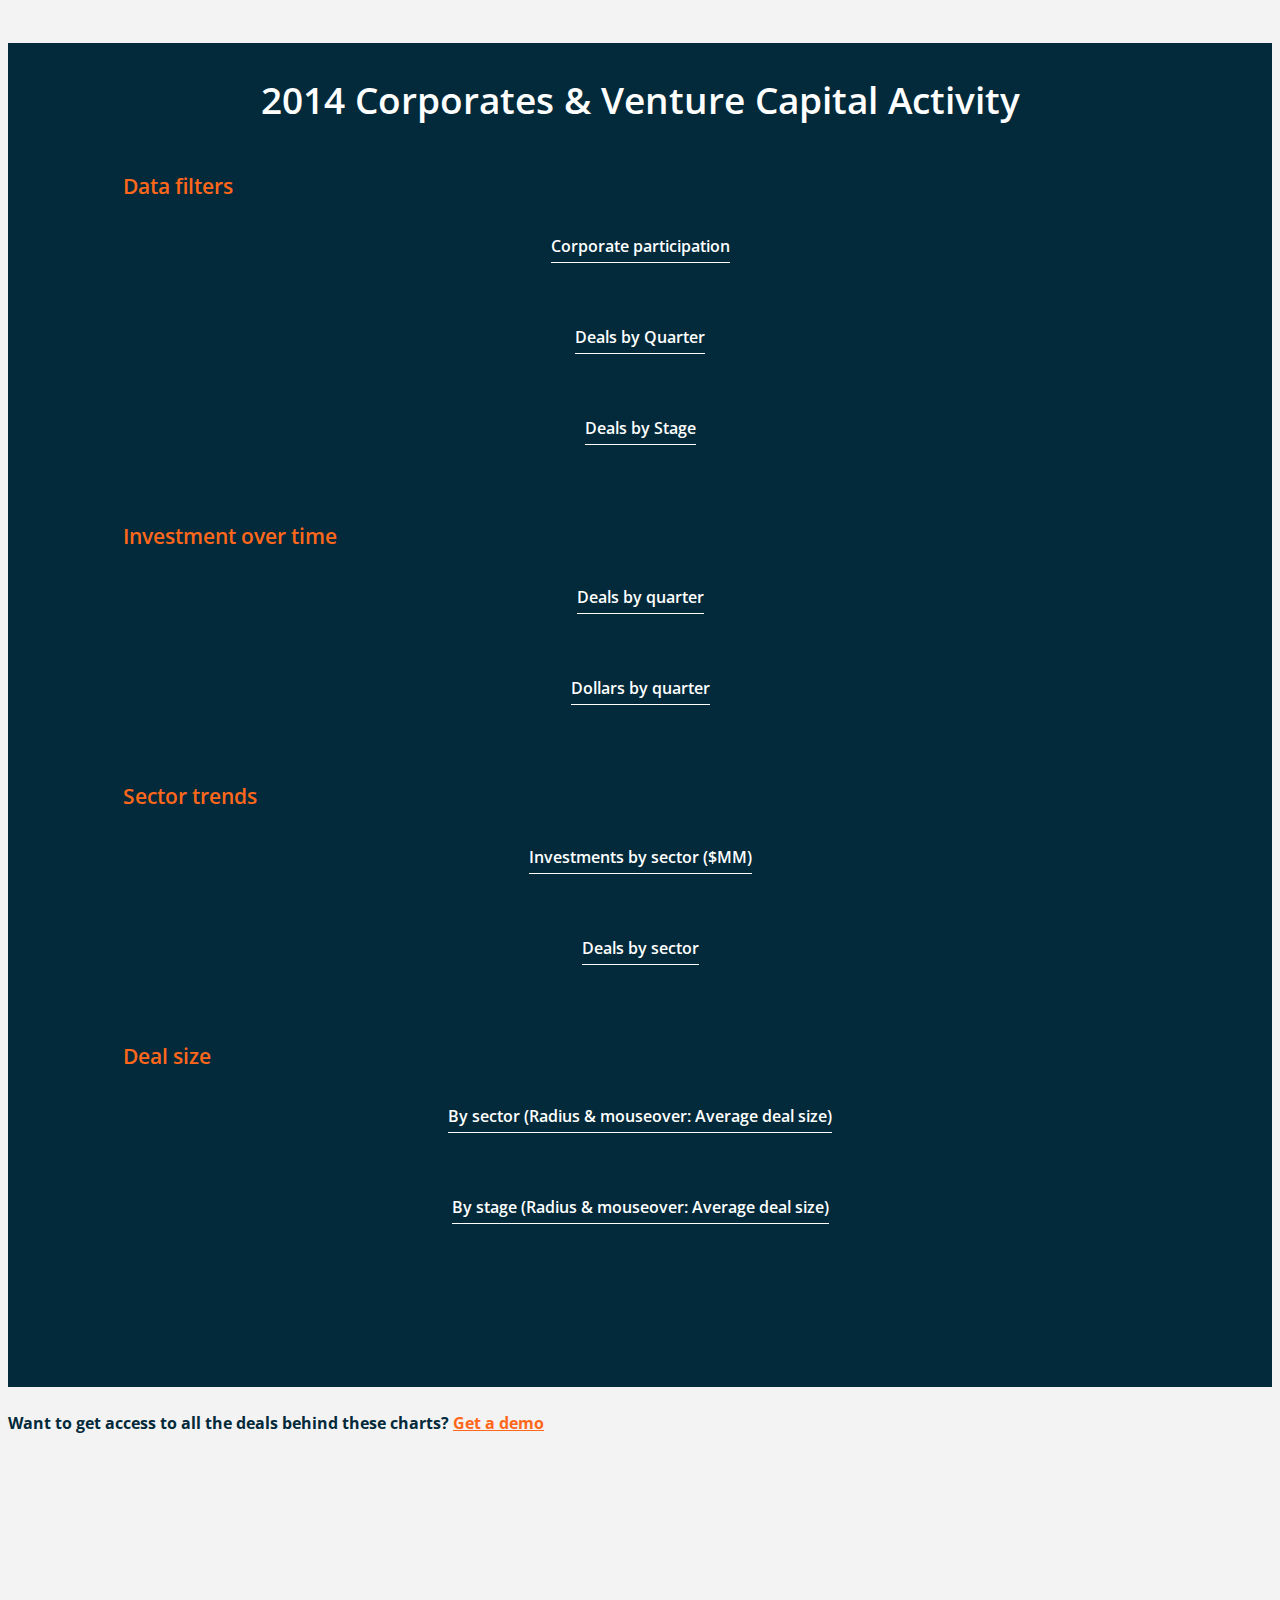
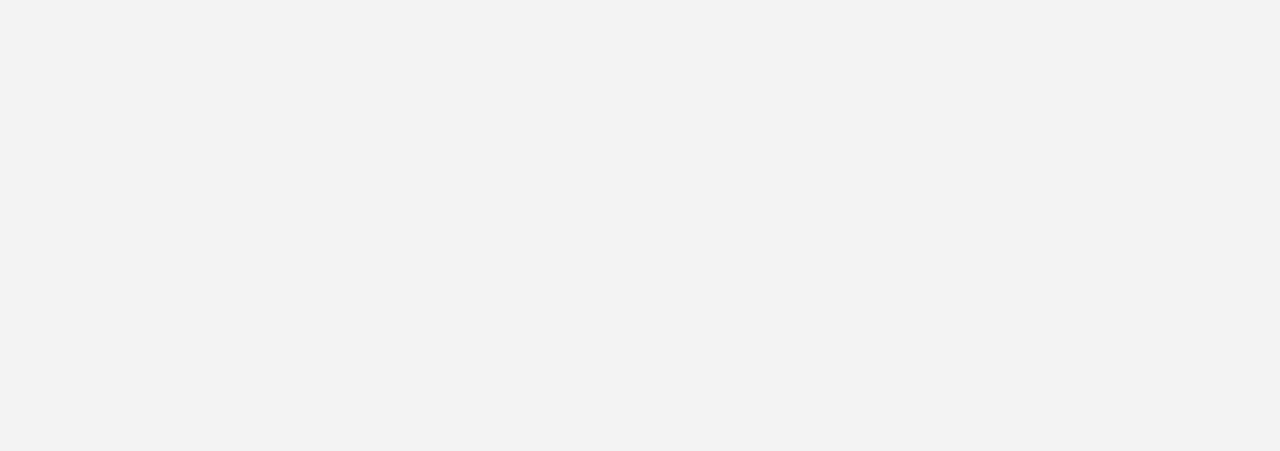
==== commit e5e83c26: "made line/area charts smaller" ====
--- a/index.html
+++ b/index.html
@@ -31,29 +31,30 @@
       <br>
 
       <div class="row">
-        <div id="corporates" class='extra-pad center'>
-          <span class="chart-title">Corporate participation</span>
-          <br>
-          <span class='reset-hidden' style="visibility: hidden;"><br>Filtered for: <span class="filter"></span></span>
-          <a class='reset' href='javascript:dc.filterAll();dc.redrawAll();' style='display: none;'>reset</a>
-          <div class="clearfix"></div>
-        </div>
+        <div class ="pie-charts center">
+          <div id="corporates" class='extra-pad'>
+            <span class="chart-title">Corporate participation</span>
+            <br>
+            <span class='reset-hidden' style="visibility: hidden;"><br>Filtered for: <span class="filter"></span></span>
+            <a class='reset' href='javascript:dc.filterAll();dc.redrawAll();' style='display: none;'>reset</a>
+            <div class="clearfix"></div>
+          </div>
 
+          <div id="quarter-volume" class='extra-pad'>
+            <span class="chart-title">Deals by Quarter</span>
+            <br>
+            <span class='reset-hidden' style="visibility: hidden;"><br>Filtered for: <span class="filter"></span></span>
+            <a class='reset' href='javascript:dc.filterAll();dc.redrawAll();' style='display: none;'>reset</a>
+            <div class="clearfix"></div>
+          </div>
 
-        <div id="quarter-volume" class='extra-pad center'>
-          <span class="chart-title">Deals by Quarter</span>
-          <br>
-          <span class='reset-hidden' style="visibility: hidden;"><br>Filtered for: <span class="filter"></span></span>
-          <a class='reset' href='javascript:dc.filterAll();dc.redrawAll();' style='display: none;'>reset</a>
-          <div class="clearfix"></div>
-        </div>
-
-        <div id="stage" class='extra-pad center'>
-          <span class="chart-title">Deals by Stage</span>
-          <br>
-          <span class='reset-hidden' style="visibility: hidden;"><br>Filtered for: <span class="filter"></span></span>
-          <a class='reset' href='javascript:dc.filterAll();dc.redrawAll();' style='display: none;'>reset</a>
-          <div class="clearfix"></div>
+          <div id="stage" class='extra-pad'>
+            <span class="chart-title">Deals by Stage</span>
+            <br>
+            <span class='reset-hidden' style="visibility: hidden;"><br>Filtered for: <span class="filter"></span></span>
+            <a class='reset' href='javascript:dc.filterAll();dc.redrawAll();' style='display: none;'>reset</a>
+            <div class="clearfix"></div>
+          </div>
         </div>
       </div>
 
@@ -62,20 +63,22 @@
       <br>
 
       <div class="row">
-        <div id="quarterly-volume" class='extra-pad center'>
-          <span class="chart-title">Deals by quarter</span>
-          <br>
-          <span class='reset-hidden' style="visibility: hidden;"><br>Filtered for: <span class="filter"></span></span>
-          <a class='reset' href='javascript:dc.filterAll();dc.redrawAll();' style='display: none;'>reset</a>
-          <div class="clearfix"></div>
-        </div>
+        <div class ="line-charts center">
+          <div id="quarterly-volume" class='extra-pad'>
+            <span class="chart-title">Deals by quarter</span>
+            <br>
+            <span class='reset-hidden' style="visibility: hidden;"><br>Filtered for: <span class="filter"></span></span>
+            <a class='reset' href='javascript:dc.filterAll();dc.redrawAll();' style='display: none;'>reset</a>
+            <div class="clearfix"></div>
+          </div>
 
-        <div id="quarterly-dollars" class='extra-pad center'>
-          <span class="chart-title">Dollars by quarter</span>
-          <br>
-          <span class='reset-hidden' style="visibility: hidden;"><br>Filtered for: <span class="filter"></span></span>
-          <a class='reset' href='javascript:dc.filterAll();dc.redrawAll();' style='display: none;'>reset</a>
-          <div class="clearfix"></div>
+          <div id="quarterly-dollars" class='extra-pad'>
+            <span class="chart-title">Dollars by quarter</span>
+            <br>
+            <span class='reset-hidden' style="visibility: hidden;"><br>Filtered for: <span class="filter"></span></span>
+            <a class='reset' href='javascript:dc.filterAll();dc.redrawAll();' style='display: none;'>reset</a>
+            <div class="clearfix"></div>
+          </div>
         </div>
       </div>
 
@@ -83,23 +86,27 @@
       <h3 class='section-title'>Sector trends</h3>
       <br>
       <div class="row">
-        <div id="sector-dollars" class='extra-pad center'>
-          <span class="chart-title">Investments by sector ($MM)</span>
-          <br>
-          <span class='reset-hidden' style="visibility: hidden;"><br>Filtered for: <span class="filter"></span></span>
-          <a class='reset' href='javascript:dc.filterAll();dc.redrawAll();' style='display: none;'>reset</a>
-          <div class="clearfix"></div>
+        <div class ="row-chart center">
+          <div id="sector-dollars" class='extra-pad'>
+            <span class="chart-title">Investments by sector ($MM)</span>
+            <br>
+            <span class='reset-hidden' style="visibility: hidden;"><br>Filtered for: <span class="filter"></span></span>
+            <a class='reset' href='javascript:dc.filterAll();dc.redrawAll();' style='display: none;'>reset</a>
+            <div class="clearfix"></div>
+          </div>
         </div>
       </div>
 
       <!-- Row 4 -->
       <div class="row">
-        <div id="sector-deals" class='extra-pad center'>
-          <span class="chart-title">Deals by sector</span>
-          <br>
-          <span class='reset-hidden' style="visibility: hidden;"><br>Filtered for: <span class="filter"></span></span>
-          <a class='reset' href='javascript:dc.filterAll();dc.redrawAll();' style='display: none;'>reset</a>
-          <div class="clearfix"></div>
+        <div class ="pie-chart center">
+          <div id="sector-deals" class='extra-pad center'>
+            <span class="chart-title">Deals by sector</span>
+            <br>
+            <span class='reset-hidden' style="visibility: hidden;"><br>Filtered for: <span class="filter"></span></span>
+            <a class='reset' href='javascript:dc.filterAll();dc.redrawAll();' style='display: none;'>reset</a>
+            <div class="clearfix"></div>
+          </div>
         </div>
       </div>
 
@@ -107,23 +114,27 @@
       <h3 class='section-title'>Deal size</h3>
       <br>
       <div class="row">
-        <div id="sector-bubble-chart" class='extra-pad center'>
-          <span class="chart-title">By sector (Radius & mouseover: Average deal size)</span>
-          <br>
-          <span class='reset-hidden' style="visibility: hidden;"><br>Filtered for: <span class="filter"></span></span>
-          <a class='reset' href='javascript:dc.filterAll();dc.redrawAll();' style='display: none;'>reset</a>
-          <div class="clearfix"></div>
+        <div class ="bubble-chart center">
+          <div id="sector-bubble-chart" class='extra-pad center'>
+            <span class="chart-title">By sector (Radius & mouseover: Average deal size)</span>
+            <br>
+            <span class='reset-hidden' style="visibility: hidden;"><br>Filtered for: <span class="filter"></span></span>
+            <a class='reset' href='javascript:dc.filterAll();dc.redrawAll();' style='display: none;'>reset</a>
+            <div class="clearfix"></div>
+          </div>
         </div>
       </div>
 
       <!-- Row 6 -->
       <div class="row">
-        <div id="stage-bubble-chart" class='extra-pad center'>
-          <span class="chart-title">By stage (Radius & mouseover: Average deal size)</span>
-          <br>
-          <span class='reset-hidden' style="visibility: hidden;"><br>Filtered for: <span class="filter"></span></span>
-          <a class='reset' href='javascript:dc.filterAll();dc.redrawAll();' style='display: none;'>reset</a>
-          <div class="clearfix"></div>
+        <div class ="bubble-chart center">
+          <div id="stage-bubble-chart" class='extra-pad center'>
+            <span class="chart-title">By stage (Radius & mouseover: Average deal size)</span>
+            <br>
+            <span class='reset-hidden' style="visibility: hidden;"><br>Filtered for: <span class="filter"></span></span>
+            <a class='reset' href='javascript:dc.filterAll();dc.redrawAll();' style='display: none;'>reset</a>
+            <div class="clearfix"></div>
+          </div>
         </div>
       </div>
 
--- a/css/styles.css
+++ b/css/styles.css
@@ -40,7 +40,7 @@
   margin: 0px;
   font-size: 28pt;
   line-height: 120%;
-  font-weight: 700;
+  font-weight: 600;
   text-align: center;
 }
 
@@ -70,8 +70,27 @@
   margin: 0px;
 }
 
+/* Centering & alignment */
 .center {
-    text-align: center;
+  text-align: center;
+  margin-left: auto;
+  margin-right: auto;
+}
+
+.pie-charts {
+  width: 700px;
+}
+.line-charts {
+  width: 600px;
+}
+.row-chart {
+  width: 450px;
+}
+.pie-chart {
+  width: 325px;
+}
+.bubble-chart {
+  width: 760px;
 }
 
 .right {
@@ -80,14 +99,14 @@
 
 /* hyperlink styles */
 a:link, a:visited, a:hover, a:active {
-    color: #ff671b;
+  color: #ff671b;
 }
 
 /* Heading styles */
 .section-title {
   padding: 15px;
   margin: 0px;
-  font-size: 14pt;
+  font-size: 16pt;
   line-height: 120%;
   font-weight: 600;
   color: #ff671b;
@@ -97,7 +116,7 @@
 
 /* Chart titles */
 .chart-title {
-  font-size: 10pt;
+  font-size: 12pt;
   line-height: 120%;
   font-weight: 600;
   text-align: center;
@@ -111,7 +130,7 @@
   fill: #fff;
   font-size: 8pt;
   line-height: 120%;
-  font-weight: 300;
+  font-weight: 400;
 }
 
 .dc-chart .axis line {
@@ -148,20 +167,94 @@
   transform: translate(12px, 140px) rotate(270deg);
 }
 
-/* Bubble, bar, row chart opacity = 80% */
+/* Hide y axis tick marks */
+#quarterly-volume .y .tick line {
+  stroke: #022a3a;
+}
+
+#quarterly-dollars .y .tick line {
+  stroke: #022a3a;
+}
+
+#sector-bubble-chart .y .tick line {
+  stroke: #022a3a;
+}
+
+#stage-bubble-chart .y .tick line {
+  stroke: #022a3a;
+}
+
+/* Hide x axis tick marks and soften y axis gridlines */
+#sector-dollars .tick line {
+  stroke: #022a3a;
+}
+#sector-dollars .tick .grid-line {
+  fill: none;
+  stroke: #ccc;
+  opacity: 0.3;
+  shape-rendering: crispEdges;
+}
+
+/* Make quarterly line/area charts smaller */
+#quarterly-dollars svg {
+  width: 250px;
+}
+#quarterly-volume svg {
+  width: 250px;
+}
+
+/* Move row chart labels to left of the graph */
+#sector-dollars text {
+  transform: translate(-163px, 0px);
+}
+#sector-dollars .axis text{
+  transform: translate(0, 0);
+}
+#sector-dollars svg {
+  width: 450px;
+}
+#sector-dollars > svg > g {
+  transform: translate(163px, 20px);
+}
+
+/* Soften label */
+#sector-dollars text {
+  font-weight: 300;
+}
+
+/* Bubble, line, row chart opacity = 80% */
 .dc-chart .bubble {
-    fill-opacity: 0.8;
-}
-.dc-chart .bar {
-    fill-opacity: 0.8;
+  fill-opacity: 0.8;
+}
+.dc-chart path.area {
+  fill-opacity: 0.8;
 }
 .dc-chart g.row rect {
-    fill-opacity: 0.8;
+  fill-opacity: 0.8;
+}
+
+/* Line chart stroke (top of chart) color = white */
+.dc-chart path.line {
+  stroke: #fff;
+  stroke-width: 2px;
 }
 
 /* Fix to make sure "seed" label shows up */
 #stage-bubble-chart .node text{
   opacity: 1;
+}
+
+/* Dark blue text labels for white "slices" on pie charts
+Other text labels will default to white */
+
+#corporates ._0 {
+  fill: #022a3a;
+}
+#quarter-volume ._0 {
+  fill: #022a3a;
+}
+#stage ._0 {
+  fill: #022a3a;
 }
 
 /* Tooltip styles */
@@ -171,3 +264,28 @@
   border-radius: 5px;
   padding: 5px;
 }
+
+#quarterly-dollars .dc-tooltip .dot {
+  fill: #fff;
+  fill-opacity: 1 !important;
+}
+
+#quarterly-volume .dc-tooltip .dot {
+  fill: #fff;
+  fill-opacity: 1 !important;
+}
+
+#quarterly-dollars .dc-tooltip .xRef {
+  display: none;
+}
+
+#quarterly-dollars .dc-tooltip .yRef {
+  display: none;
+}
+
+#quarterly-volume .dc-tooltip .xRef {
+  display: none;
+}
+#quarterly-volume .dc-tooltip .yRef {
+  display: none;
+}
